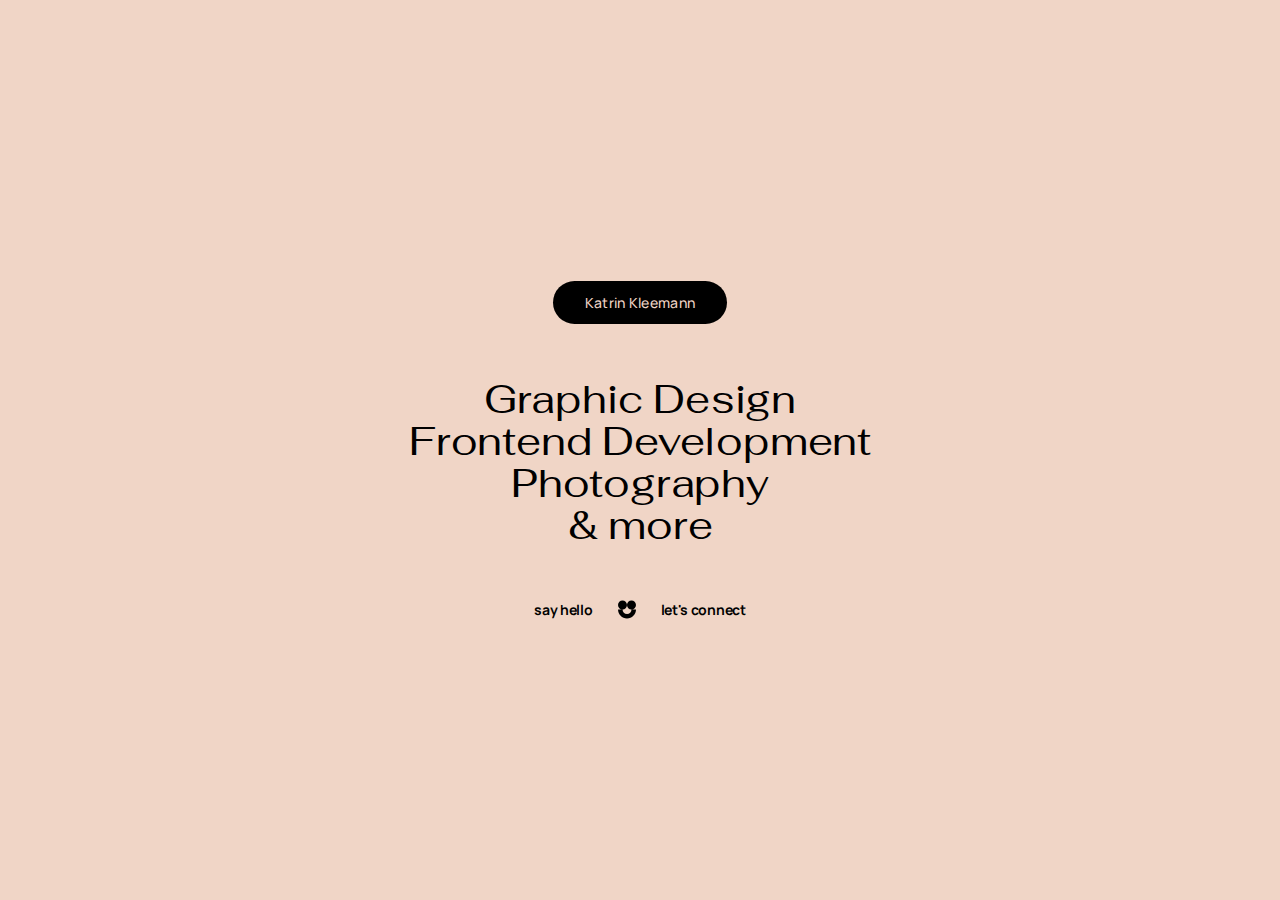
==== index.html @ 19a7acd2 "typographical adjustments" ====
<!-- To Do: SEO, Check for Accessabilty -->

<!DOCTYPE html>
<html lang="en">
<head>
    <meta charset="UTF-8">
    <meta http-equiv="X-UA-Compatible" content="IE=edge">
    <meta name="viewport" content="width=device-width, initial-scale=1.0">
    <meta name="description" content="Graphic Design, Frontend Development, Photography & more">
    <link rel="stylesheet" href="css/style.css">
    <title>Katrin Kleemann</title>
    <!-- To Do: Make the favicon ready for dark/light mode switch of the browser -->
    <link rel="icon" type="image/svg+xml" href="svg/favicon.svg">
    <link rel="icon" type="image/png" href="images/favicon16.png">
</head>
<body>
<main>
    <!-- That's me -->
    <h1>Katrin Kleemann</h1>

    <!-- Occupations -->
    <section>
        <h2>Graphic Design</h2>
        <h2>Frontend Development</h2>
        <h2>Photography</h2>
        <h2>& more</h2>
    </section>

    <!-- Links -->
    <!-- To Do: Center the whole block that the smiley is in the middle -->
    <footer>
        <!-- Is the email address in that way secure enough? What about accessibilty? ppl without email program are left out at the moment -->
        <a href="mailto:hello@katrinkleemann.de?subject=Hello" title="Link to E-Mail">say hello</a>
        <img class="smileyIcon" src="svg/smiley.svg" alt="smiley icon">
        <a href="https://www.linkedin.com/in/katrin-kleemann/" target="_blank" title="Link to my LinkedIn">let's connect</a>
    </footer>
</main>
    
</body>
</html>
---- css/style.css ----
/* To-Do: code refactoring, SCSS?, check for OS and browser compatibility, media queries?, units flexible enough?  */

@import url('https://fonts.googleapis.com/css2?family=Manrope:wght@200;300;400;500;600;700;800&display=swap');
@import url('https://fonts.googleapis.com/css2?family=Fahkwang:ital,wght@0,200;0,300;0,400;0,500;0,600;0,700;1,200;1,300;1,400;1,500;1,600;1,700&display=swap');
/* Do i have to store the font locally because of the privacy policy and cookie consent? */


/* Just works when font is then locally installed */
/* @font-face {
    font-family: "PPMonumentExtended-Regular";
    src: url("/fonts/PPMonumentExtended-Regular.otf") format("opentype");
    font-weight: normal;
    font-style: normal;
} */

* {
    margin: 0;
    padding: 0;
    box-sizing: border-box;
    background-color: rgb(240, 213, 198);
    font-family: 'Manrope', sans-serif;
    text-align: center;
}

html,
body {
  height: 100%;
  width: 100%;
}

main {
    display: flex;
    flex-direction: column;
    align-items: center;
    justify-content: center;
    gap: 6vh;
    height: 100%;
    width: 100%;
}

main h1 {
    font-weight: 500;
    font-size: 14px;
    color: rgb(240, 213, 198);
    background-color: black;
    padding: 12px 32px;
    border-radius: 30px;
    letter-spacing: 0.3px;
}

main h2 {
    /* font-family: "PPMonumentExtended-Regular", sans-serif;
    font-size: 26px; */
    font-family: 'Fahkwang', sans-serif;
    font-size: 40px;
    font-weight: 400;
    line-height: 105%;
    letter-spacing: -0.2px;

}

footer {
    display: flex;
    justify-content: center;
    gap: 25px;
}

footer a {
    font-weight: 700;
    font-size: 14px;
    text-decoration: none;
    color: black;
    letter-spacing: -0.3px;
}

.smileyIcon {
    width: 18px;
}
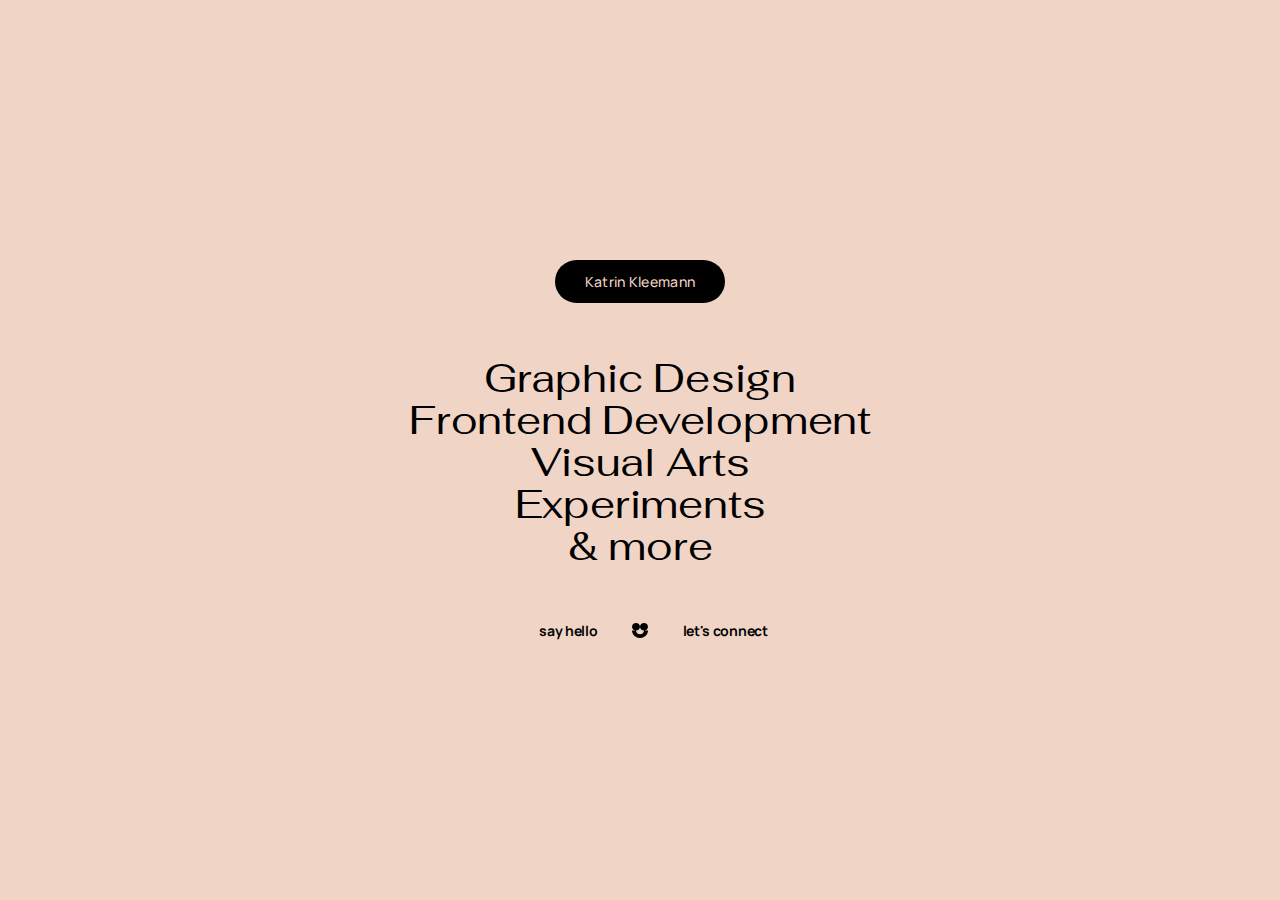
==== commit 9d61ff1e: "center alignment footer, text adaptation" ====
--- a/index.html
+++ b/index.html
@@ -16,23 +16,26 @@
 <body>
 <main>
     <!-- That's me -->
+    <!-- To-Do: Could imagine a button link to a "about me" page -->
     <h1>Katrin Kleemann</h1>
 
     <!-- Occupations -->
     <section>
         <h2>Graphic Design</h2>
         <h2>Frontend Development</h2>
-        <h2>Photography</h2>
+        <h2>Visual Arts</h2>
+        <h2>Experiments</h2>
         <h2>& more</h2>
     </section>
 
     <!-- Links -->
     <!-- To Do: Center the whole block that the smiley is in the middle -->
     <footer>
-        <!-- Is the email address in that way secure enough? What about accessibilty? ppl without email program are left out at the moment -->
-        <a href="mailto:hello@katrinkleemann.de?subject=Hello" title="Link to E-Mail">say hello</a>
+        <!-- Is the email address in that way secure enough (spambots etc.)? To-Do: Find ways for a secure display (https://www.ionos.com/digitalguide/e-mail/e-mail-security/protecting-your-email-address-how-to-do-it/)-->
+        <!-- accessibilty: ppl without email program are left out at the moment -->
+        <a class="mail" href="mailto:hello@katrinkleemann.de?subject=Hello" title="Link to E-Mail">say hello</a>
         <img class="smileyIcon" src="svg/smiley.svg" alt="smiley icon">
-        <a href="https://www.linkedin.com/in/katrin-kleemann/" target="_blank" title="Link to my LinkedIn">let's connect</a>
+        <a class="linkedin" href="https://www.linkedin.com/in/katrin-kleemann/" target="_blank" title="Link to my LinkedIn">let's connect</a>
     </footer>
 </main>
     
--- a/css/style.css
+++ b/css/style.css
@@ -43,7 +43,7 @@
     font-size: 14px;
     color: rgb(240, 213, 198);
     background-color: black;
-    padding: 12px 32px;
+    padding: 12px 30px;
     border-radius: 30px;
     letter-spacing: 0.3px;
 }
@@ -60,9 +60,11 @@
 }
 
 footer {
-    display: flex;
+    /* display: flex;
     justify-content: center;
-    gap: 25px;
+    gap: 25px; */
+    display: grid;
+    grid-template-columns: 1fr 1fr 1fr;
 }
 
 footer a {
@@ -71,8 +73,19 @@
     text-decoration: none;
     color: black;
     letter-spacing: -0.3px;
+    align-self: center;
+}
+
+.mail {
+    justify-self: end;
 }
 
 .smileyIcon {
-    width: 18px;
+    width: 16px;
+    justify-self: center;
+    align-self: center;
+}
+
+.linkedin {
+    justify-self: start;
 }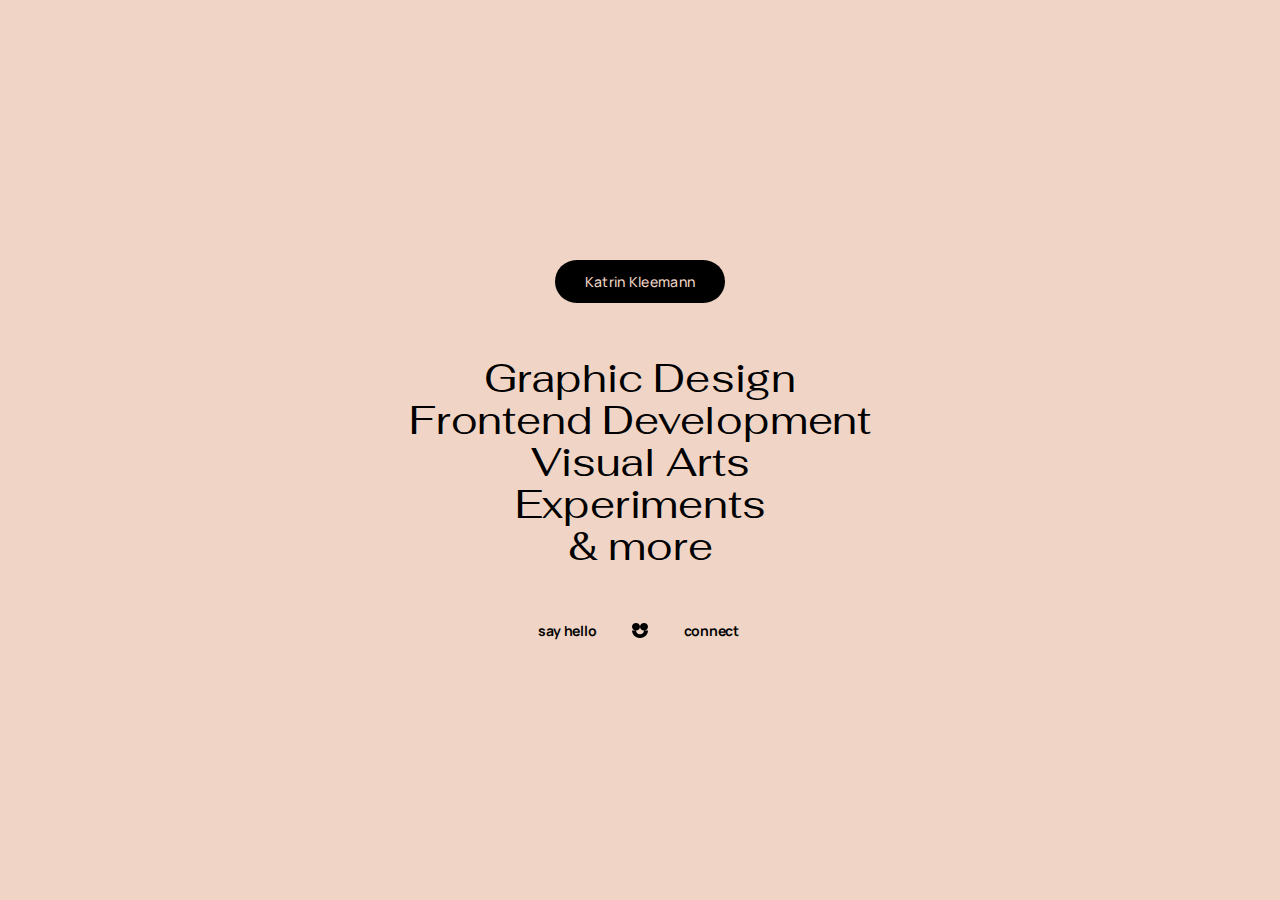
==== commit 7be7d675: "text adaptation" ====
--- a/index.html
+++ b/index.html
@@ -14,12 +14,15 @@
     <link rel="icon" type="image/png" href="images/favicon16.png">
 </head>
 <body>
+
+<!--------------------------------- main --------------------------------->
 <main>
+    
     <!-- That's me -->
     <!-- To-Do: Could imagine a button link to a "about me" page -->
     <h1>Katrin Kleemann</h1>
 
-    <!-- Occupations -->
+    <!-- Topics -->
     <section>
         <h2>Graphic Design</h2>
         <h2>Frontend Development</h2>
@@ -28,15 +31,19 @@
         <h2>& more</h2>
     </section>
 
-    <!-- Links -->
+    <!--------------------------------- footer --------------------------------->
     <!-- To Do: Center the whole block that the smiley is in the middle -->
     <footer>
+
+        <!-- Links -->
         <!-- Is the email address in that way secure enough (spambots etc.)? To-Do: Find ways for a secure display (https://www.ionos.com/digitalguide/e-mail/e-mail-security/protecting-your-email-address-how-to-do-it/)-->
         <!-- accessibilty: ppl without email program are left out at the moment -->
         <a class="mail" href="mailto:hello@katrinkleemann.de?subject=Hello" title="Link to E-Mail">say hello</a>
         <img class="smileyIcon" src="svg/smiley.svg" alt="smiley icon">
-        <a class="linkedin" href="https://www.linkedin.com/in/katrin-kleemann/" target="_blank" title="Link to my LinkedIn">let's connect</a>
+        <a class="linkedin" href="https://www.linkedin.com/in/katrin-kleemann/" target="_blank" title="Link to my LinkedIn">connect</a>
+
     </footer>
+
 </main>
     
 </body>
--- a/css/style.css
+++ b/css/style.css
@@ -1,5 +1,7 @@
 /* To-Do: code refactoring, SCSS?, check for OS and browser compatibility, media queries?, units flexible enough?  */
 
+
+/* ----------------------- Fonts ----------------------- */
 @import url('https://fonts.googleapis.com/css2?family=Manrope:wght@200;300;400;500;600;700;800&display=swap');
 @import url('https://fonts.googleapis.com/css2?family=Fahkwang:ital,wght@0,200;0,300;0,400;0,500;0,600;0,700;1,200;1,300;1,400;1,500;1,600;1,700&display=swap');
 /* Do i have to store the font locally because of the privacy policy and cookie consent? */
@@ -13,6 +15,8 @@
     font-style: normal;
 } */
 
+
+/* ----------------------- General Parameter ----------------------- */
 * {
     margin: 0;
     padding: 0;
@@ -28,6 +32,8 @@
   width: 100%;
 }
 
+/* ----------------------- main ----------------------- */
+
 main {
     display: flex;
     flex-direction: column;
@@ -38,6 +44,7 @@
     width: 100%;
 }
 
+/* Katrin Kleemann */
 main h1 {
     font-weight: 500;
     font-size: 14px;
@@ -48,6 +55,7 @@
     letter-spacing: 0.3px;
 }
 
+/* Topics */
 main h2 {
     /* font-family: "PPMonumentExtended-Regular", sans-serif;
     font-size: 26px; */
@@ -59,14 +67,15 @@
 
 }
 
+/* ----------------------- footer ----------------------- */
+
+/* Grid */
 footer {
-    /* display: flex;
-    justify-content: center;
-    gap: 25px; */
     display: grid;
-    grid-template-columns: 1fr 1fr 1fr;
+    grid-template-columns: 1fr 1.5fr 1fr;
 }
 
+/* Link styles */
 footer a {
     font-weight: 700;
     font-size: 14px;
@@ -76,6 +85,7 @@
     align-self: center;
 }
 
+/* Alignment */
 .mail {
     justify-self: end;
 }
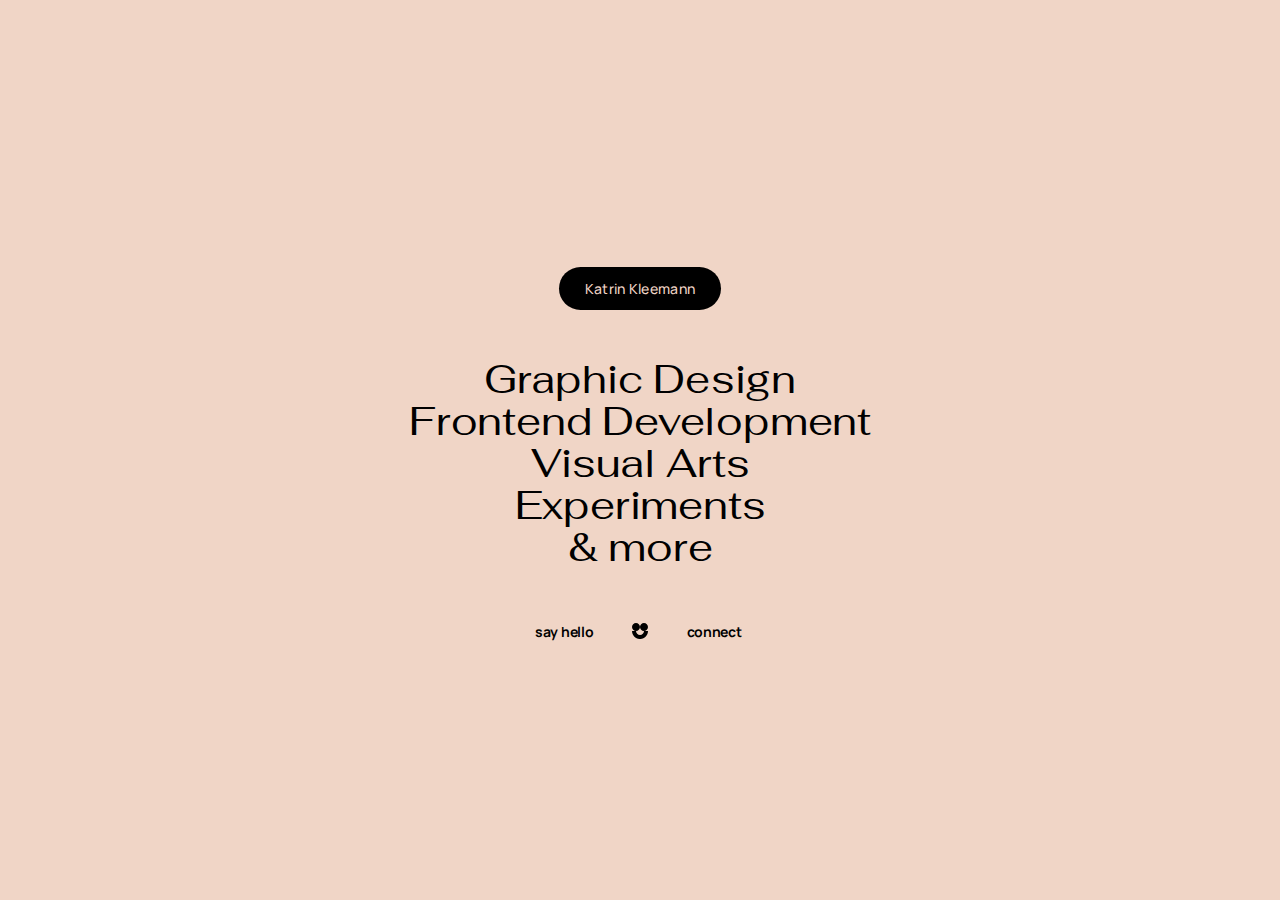
==== commit d0d75018: "added about-page, not final" ====
--- a/index.html
+++ b/index.html
@@ -19,8 +19,7 @@
 <main>
     
     <!-- That's me -->
-    <!-- To-Do: Could imagine a button link to a "about me" page -->
-    <h1>Katrin Kleemann</h1>
+    <h1><a role="button" href="html/about.html">Katrin Kleemann</a></h1>
 
     <!-- Topics -->
     <section>
@@ -32,7 +31,6 @@
     </section>
 
     <!--------------------------------- footer --------------------------------->
-    <!-- To Do: Center the whole block that the smiley is in the middle -->
     <footer>
 
         <!-- Links -->
--- a/css/style.css
+++ b/css/style.css
@@ -45,14 +45,15 @@
 }
 
 /* Katrin Kleemann */
-main h1 {
+main h1 a {
     font-weight: 500;
     font-size: 14px;
     color: rgb(240, 213, 198);
     background-color: black;
-    padding: 12px 30px;
+    padding: 12px 26px;
     border-radius: 30px;
     letter-spacing: 0.3px;
+    text-decoration: none;
 }
 
 /* Topics */
@@ -72,7 +73,7 @@
 /* Grid */
 footer {
     display: grid;
-    grid-template-columns: 1fr 1.5fr 1fr;
+    grid-template-columns: 1fr 1.6fr 1fr;
 }
 
 /* Link styles */
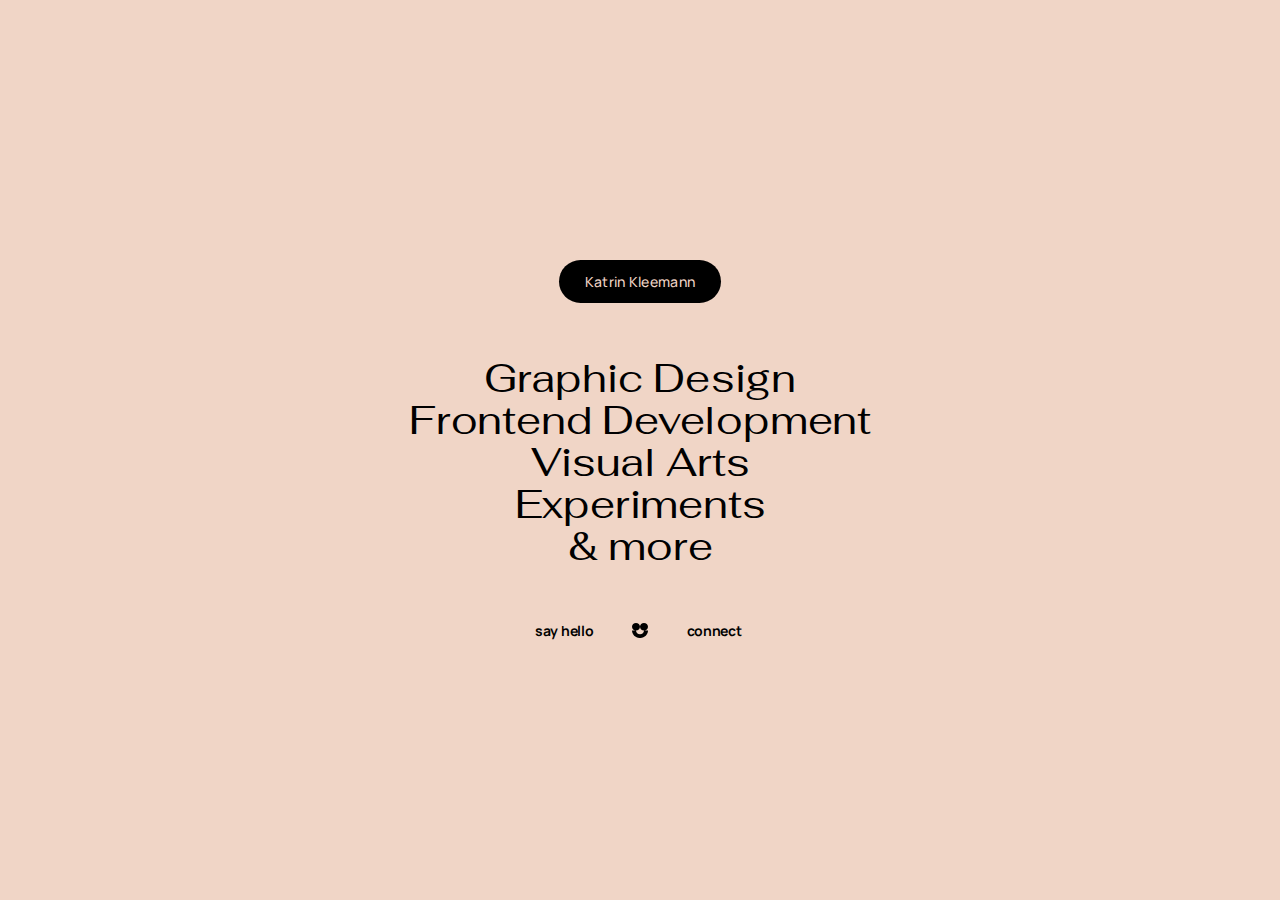
==== commit f2f5e8ef: "removed about-page" ====
--- a/index.html
+++ b/index.html
@@ -19,7 +19,7 @@
 <main>
     
     <!-- That's me -->
-    <h1><a role="button" href="html/about.html">Katrin Kleemann</a></h1>
+    <h1>Katrin Kleemann</h1>
 
     <!-- Topics -->
     <section>
--- a/css/style.css
+++ b/css/style.css
@@ -1,4 +1,4 @@
-/* To-Do: code refactoring, SCSS?, check for OS and browser compatibility, media queries?, units flexible enough?  */
+/* To-Do: code refactoring, check for OS and browser compatibility, units flexible enough?  */
 
 
 /* ----------------------- Fonts ----------------------- */
@@ -7,7 +7,7 @@
 /* Do i have to store the font locally because of the privacy policy and cookie consent? */
 
 
-/* Just works when font is then locally installed */
+/* Just works when font is then locally installed or hosted online */
 /* @font-face {
     font-family: "PPMonumentExtended-Regular";
     src: url("/fonts/PPMonumentExtended-Regular.otf") format("opentype");
@@ -45,7 +45,7 @@
 }
 
 /* Katrin Kleemann */
-main h1 a {
+main h1 {
     font-weight: 500;
     font-size: 14px;
     color: rgb(240, 213, 198);
@@ -53,7 +53,6 @@
     padding: 12px 26px;
     border-radius: 30px;
     letter-spacing: 0.3px;
-    text-decoration: none;
 }
 
 /* Topics */
